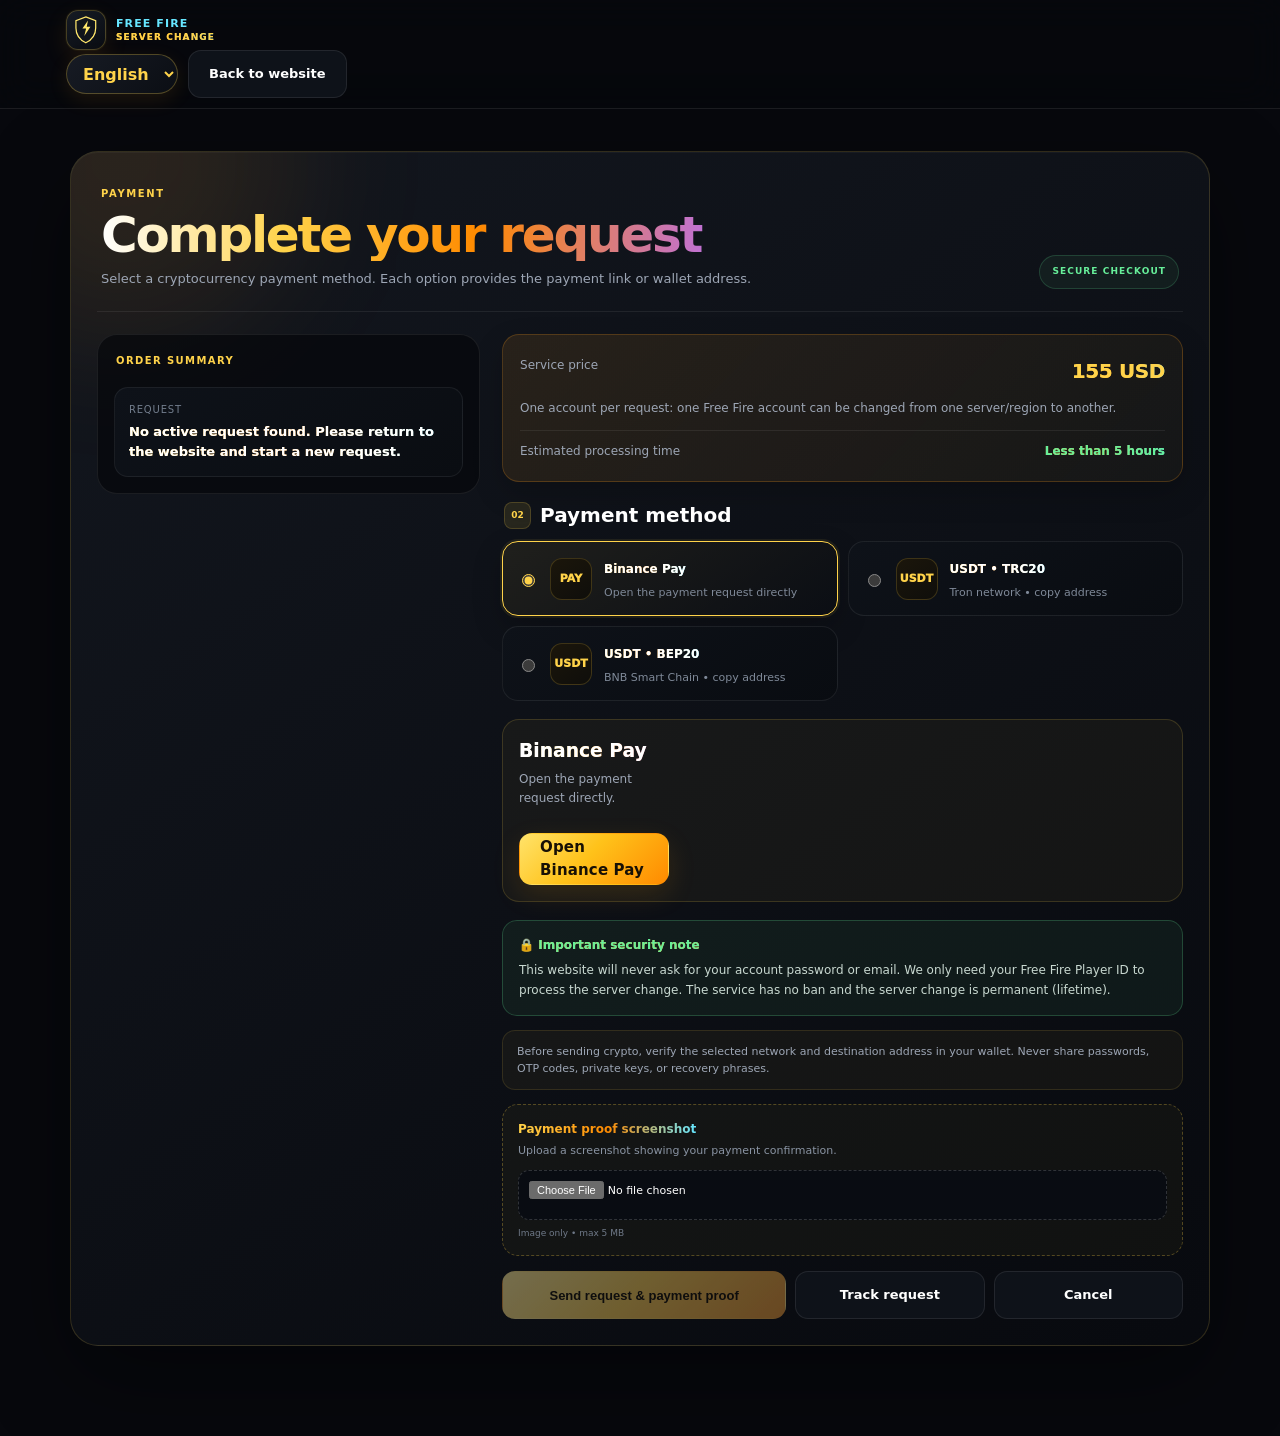
==== payment.html @ 5163c7a6 "Add files via upload" ====
<!doctype html>
<html lang="en">
<head>
<meta charset="utf-8"><meta name="theme-color" content="#07080c">
  <meta name="color-scheme" content="dark">
  <meta name="viewport" content="width=device-width,initial-scale=1">
<title>Payment — Changer Server Free Fire</title>
<link rel="stylesheet" href="style-v4.css">
<style>
.payment-wrap{max-width:1180px;margin:0 auto;padding:42px 20px 90px}
.payment-card{position:relative;display:grid;grid-template-columns:minmax(270px,.72fr) minmax(0,1.28fr);grid-template-areas:"head head" "summary form";gap:22px;background:linear-gradient(145deg,rgba(19,23,31,.98),rgba(8,10,15,.98));border:1px solid rgba(255,211,74,.16);border-radius:28px;padding:26px;box-shadow:0 30px 90px rgba(0,0,0,.42),inset 0 1px 0 rgba(255,255,255,.035);overflow:hidden}
.payment-card:before{content:"";position:absolute;inset:-160px auto auto -120px;width:340px;height:340px;background:rgba(255,157,26,.10);filter:blur(70px);border-radius:50%;pointer-events:none}
.payment-head{grid-area:head;position:relative;display:flex;align-items:flex-end;justify-content:space-between;gap:20px;padding:8px 4px 22px;border-bottom:1px solid rgba(255,255,255,.07)}
.payment-head .eyebrow{color:#ffd34a;font-weight:900;letter-spacing:.16em;margin-bottom:8px}
.payment-head h1{margin:0 0 8px;font-size:clamp(30px,4.5vw,50px);line-height:1.03;letter-spacing:-.045em}
.payment-head p{max-width:680px;color:#9da6b5;margin:0;font-size:13px}
.payment-head:after{content:"SECURE CHECKOUT";flex:none;padding:9px 12px;border:1px solid rgba(103,239,154,.18);border-radius:999px;background:rgba(103,239,154,.06);color:#67ef9a;font-size:9px;font-weight:900;letter-spacing:.12em}
.summary{grid-area:summary;display:grid;grid-template-columns:1fr;align-content:start;gap:10px;margin:0;padding:16px;border:1px solid rgba(255,255,255,.075);border-radius:20px;background:rgba(6,8,12,.72);position:sticky;top:92px;height:max-content}
.summary:before{content:"ORDER SUMMARY";color:#ffd34a;font-size:10px;font-weight:900;letter-spacing:.14em;padding:2px 2px 8px}
.summary div{padding:14px;border:1px solid rgba(255,255,255,.065);border-radius:14px;background:linear-gradient(145deg,#0e1219,#0a0d12);min-width:0}
.summary small{display:block;color:#737e8d;margin-bottom:5px;font-size:10px;text-transform:uppercase;letter-spacing:.08em}
.summary strong{color:#fff;display:block;font-size:13px;overflow-wrap:anywhere}
#paymentForm{grid-area:form;min-width:0}
.payment-summary-notice{margin:0 0 18px;padding:15px 17px;border:1px solid rgba(255,157,26,.22);border-radius:17px;background:linear-gradient(135deg,rgba(255,157,26,.10),rgba(255,211,74,.035));box-shadow:0 12px 30px rgba(0,0,0,.18)}
.price-line,.time-line{display:flex;justify-content:space-between;gap:14px;align-items:flex-start;padding:6px 0;color:#9da6b5;font-size:12px}
.price-line strong,.time-line strong{color:#fff;white-space:nowrap}.price-line:first-child strong{color:#ffd34a;font-size:20px;letter-spacing:-.02em}.time-line{border-top:1px solid rgba(255,255,255,.07);margin-top:6px;padding-top:11px}.time-line strong{color:#67ef9a}
fieldset legend{display:flex;align-items:center;gap:9px;margin-bottom:10px}
fieldset legend:before{content:"02";display:grid;place-items:center;width:25px;height:25px;border-radius:8px;background:rgba(255,211,74,.10);border:1px solid rgba(255,211,74,.18);color:#ffd34a;font-size:9px}
.methods{display:grid;grid-template-columns:repeat(2,minmax(0,1fr));gap:10px;margin:0 0 18px}
.method{position:relative;display:flex;align-items:center;gap:12px;padding:14px;border:1px solid rgba(255,255,255,.075);border-radius:16px;background:linear-gradient(145deg,#0e1219,#090c11);cursor:pointer;transition:.2s;min-width:0}
.method:hover{transform:translateY(-2px);border-color:rgba(255,211,74,.24);box-shadow:0 10px 25px rgba(0,0,0,.2)}
.method:has(input:checked){border-color:#ffd34a;box-shadow:0 0 0 2px rgba(255,211,74,.08),0 12px 30px rgba(0,0,0,.22);background:linear-gradient(145deg,rgba(255,211,74,.07),#0b0e14)}
.method input{width:auto;height:auto;accent-color:#ffd34a;flex:none}
.coin-icon{width:42px;height:42px;border-radius:12px;display:grid;place-items:center;background:linear-gradient(145deg,#1b160b,#0f0e0b);border:1px solid rgba(255,211,74,.18);color:#ffd34a;font-size:11px;font-weight:950;flex:0 0 42px}
.method b{color:#fff;font-size:12px}.method span{display:block;color:#7f8998;font-size:11px;margin-top:3px}
.payment-details{display:none;margin:0 0 18px;padding:16px;border:1px solid rgba(255,255,255,.075);border-radius:18px;background:#080b10}.payment-details.show{display:block}
.network-title{color:#fff;font-size:15px;font-weight:900;margin:0 0 12px}.wallet-grid{display:grid;grid-template-columns:repeat(3,minmax(0,1fr));gap:10px}
.wallet{border:1px solid rgba(255,255,255,.07);border-radius:15px;padding:12px;background:#0c1016}.wallet h3{margin:0 0 6px;color:#ffd34a;font-size:14px}.wallet .network{color:#7f8998;font-size:10px;margin-bottom:9px}
.qr-box{display:grid;place-items:center;background:#fff;border-radius:12px;padding:9px;margin-bottom:10px}.qr-box img{display:block;width:min(100%,150px);aspect-ratio:1/1}
.address{font-size:10px;line-height:1.5;color:#e9edf3;word-break:break-all;min-height:46px}.copy-btn{margin-top:8px;width:100%;padding:9px;border:1px solid rgba(255,211,74,.18);border-radius:9px;background:#17130b;color:#ffd34a;font-size:11px;font-weight:900;cursor:pointer}
.binance-box{display:none;margin:0 0 18px;padding:16px;border:1px solid rgba(255,211,74,.16);border-radius:17px;background:rgba(255,211,74,.045)}.binance-box.show{display:grid;grid-template-columns:150px 1fr;gap:16px;align-items:center}.binance-qr{background:#fff;border-radius:12px;padding:9px}.binance-qr img{display:block;width:100%;height:auto}.binance-box h3{margin:0 0 5px;color:#fff}.binance-box p{margin:0 0 12px;color:#9da6b5;font-size:12px}.binance-box a{display:inline-flex}
.support-box{margin:0 0 14px;padding:14px 16px;border-radius:15px;background:rgba(255,255,255,.025);border:1px solid rgba(255,255,255,.07);color:#aeb6c2;line-height:1.5;font-size:11px}.support-box strong{display:block;color:#fff;margin-bottom:4px;font-size:12px}.support-box a{color:#ffd34a;font-weight:900;overflow-wrap:anywhere}
.payment-note{padding:12px 14px;border-radius:13px;background:rgba(255,211,74,.045);border:1px solid rgba(255,211,74,.12);color:#9da6b5;line-height:1.55;font-size:11px}
.proof-box{margin-top:14px;padding:15px;border:1px dashed rgba(255,211,74,.28);border-radius:16px;background:rgba(255,211,74,.035)}.proof-box label{display:block;color:#fff;font-weight:900;font-size:12px}.proof-box label span{display:block;color:#8993a2;font-weight:400;margin-top:4px;font-size:11px}.proof-box input{display:block;width:100%;margin-top:10px;padding:10px;border:1px dashed rgba(255,255,255,.16);border-radius:11px;background:#090c12;color:#fff;font-size:11px}.proof-box small{display:block;color:#6f7988;margin-top:7px;font-size:9px}
.payment-actions{display:grid;grid-template-columns:1.5fr 1fr 1fr;gap:9px;margin-top:15px}.payment-actions .btn{min-height:48px}.payment-result{display:none;margin-top:14px;padding:13px;border-radius:13px;background:rgba(99,230,162,.07);border:1px solid rgba(99,230,162,.18);color:#b8f0d0;font-size:12px}.payment-result.show{display:block}
@media(max-width:900px){.payment-card{grid-template-columns:1fr;grid-template-areas:"head" "summary" "form"}.summary{position:static}.summary{grid-template-columns:repeat(2,minmax(0,1fr))}.summary:before{grid-column:1/-1}.payment-head{align-items:flex-start;flex-direction:column}.payment-head:after{align-self:flex-start}.wallet-grid{grid-template-columns:repeat(3,minmax(0,1fr))}}
@media(max-width:650px){.payment-wrap{padding:25px 12px 65px}.payment-card{padding:17px;border-radius:22px;gap:15px}.payment-head{padding:4px 2px 16px}.payment-head h1{font-size:32px}.payment-head:after{font-size:8px}.summary{grid-template-columns:1fr;padding:12px}.summary:before{grid-column:auto}.methods,.wallet-grid{grid-template-columns:1fr}.binance-box.show{grid-template-columns:1fr}.binance-qr{max-width:180px;margin:auto}.payment-actions{grid-template-columns:1fr}.payment-actions .btn{width:100%}.price-line,.time-line{flex-direction:column;gap:3px}.price-line strong,.time-line strong{white-space:normal}.proof-box input{font-size:10px}}
[dir=rtl] .payment-head{direction:rtl}[dir=rtl] .summary,[dir=rtl] #paymentForm{text-align:right}[dir=rtl] .payment-head:after{align-self:flex-start}
<style>
.proof-preview{margin-top:12px;padding:11px;border:1px solid rgba(255,211,74,.16);border-radius:14px;background:#080b10}.proof-preview-head{display:flex;justify-content:space-between;align-items:center;gap:10px;color:#ffd34a;font-size:10px;font-weight:900;text-transform:uppercase;letter-spacing:.08em}.proof-remove{border:1px solid rgba(255,255,255,.1);background:#12161e;color:#e8edf4;border-radius:9px;padding:8px 10px;font-size:10px;font-weight:800;cursor:pointer}.proof-remove:hover{border-color:rgba(255,211,74,.3);color:#ffd34a}.proof-image-wrap{margin-top:10px;display:grid;place-items:center;min-height:120px;max-height:300px;overflow:hidden;border-radius:11px;background:#05070a;border:1px solid rgba(255,255,255,.07)}.proof-image-wrap img{display:block;max-width:100%;max-height:290px;width:auto;height:auto;object-fit:contain}.proof-file{margin-top:7px;color:#788392;font-size:10px;overflow-wrap:anywhere}.proof-error{display:none;margin-top:9px;padding:9px 11px;border-radius:10px;background:rgba(255,75,53,.08);border:1px solid rgba(255,75,53,.2);color:#ff9d91;font-size:11px;line-height:1.45}.proof-error.show{display:block}.proof-box.invalid{border-color:rgba(255,75,53,.45);box-shadow:0 0 0 2px rgba(255,75,53,.05)}@media(max-width:600px){.proof-preview-head{align-items:flex-start;flex-direction:column}.proof-remove{width:100%}.proof-image-wrap{max-height:250px}.proof-image-wrap img{max-height:240px}}
</style></style>
<link rel="icon" type="image/jpeg" href="site-logo.jpg"><style>
#submitPayment:disabled,#submitPayment.disabled{opacity:.45;cursor:not-allowed;filter:grayscale(.35);transform:none;box-shadow:none}
#submitPayment:not(:disabled){opacity:1;cursor:pointer}
</style><style>
.wallet-grid .wallet{display:none}
.wallet-grid .wallet.show{display:block}
</style><style>
#details{display:none!important}
.wallet-grid{display:none!important}
</style><style>.binance-pay-btn{display:flex;align-items:center;justify-content:center;width:100%;min-height:52px;font-size:15px;font-weight:900;letter-spacing:.01em;text-decoration:none;margin-top:14px}.binance-pay-btn:hover{transform:translateY(-1px)}</style></head>
<body>
<header class="header"><div class="wrap nav"><a class="brand" href="index.html"><span class="brand-mark"><svg class="brand-svg" viewBox="0 0 48 48" aria-hidden="true"><defs><linearGradient id="lg" x1="8" y1="4" x2="40" y2="44"><stop stop-color="#FFE66B"/><stop offset=".5" stop-color="#FFC21A"/><stop offset="1" stop-color="#FF8A00"/></linearGradient></defs><path d="M24 3 40 9v12c0 10.5-6.4 19.3-16 24C14.4 40.3 8 31.5 8 21V9l16-6Z" fill="#10141B" stroke="url(#lg)" stroke-width="2"/><path d="m27.5 9-9 13h6l-3 12 10-15h-6l2-10Z" fill="url(#lg)"/></svg></span><span class="brand-copy">FREE FIRE <b>SERVER CHANGE</b></span></a><div style="display:flex;align-items:center;gap:10px"><select id="language" aria-label="Language"><option value="en">English (Official)</option><option value="fr">Français</option><option value="pt">Português</option><option value="es">Español</option></select><a class="btn ghost" href="index.html" data-i18n="back">Back to website</a></div></div></header>
<main class="payment-wrap"><section class="payment-card">
<div class="payment-head"><div><div class="eyebrow" data-i18n="payment">PAYMENT</div><h1 data-i18n="complete">Complete your request</h1><p data-i18n="intro">Select a cryptocurrency payment method. Each option provides the payment link or wallet address.</p></div></div>
<div class="summary" id="summary"></div>
<form id="paymentForm">
<div class="payment-summary-notice" role="note">
  <div class="price-line"><span data-i18n="priceTitle">Service price</span><strong>155 USD</strong></div>
  <div class="price-line"><span data-i18n="oneAccount">One account per request: one Free Fire account can be changed from one server/region to another.</span></div>
  <div class="time-line"><span data-i18n="timeTitle">Estimated processing time</span><strong data-i18n="timeValue">Less than 5 hours</strong></div>
</div>
<fieldset style="border:0;padding:0;margin:0"><legend style="color:#fff;font-size:20px;font-weight:800" data-i18n="method">Payment method</legend>
<div class="methods">
<label class="method"><input type="radio" name="method" value="Binance Pay" required checked><div class="coin-icon">PAY</div><div><b>Binance Pay</b><span data-i18n="binanceHint">Open the payment request directly</span></div></label>
<label class="method"><input type="radio" name="method" value="USDT TRC20" required><div class="coin-icon">USDT</div><div><b>USDT • TRC20</b><span data-i18n="trc20Hint">Tron network • copy address</span></div></label>
<label class="method"><input type="radio" name="method" value="USDT BEP20" required><div class="coin-icon">USDT</div><div><b>USDT • BEP20</b><span data-i18n="bep20Hint">BNB Smart Chain • copy address</span></div></label>
</div></fieldset>

<div id="binanceBox" class="binance-box show">
<div><h3 data-i18n="binancePay">Binance Pay</h3><p data-i18n="binanceText">Open the payment request directly.</p><a class="btn primary binance-pay-btn" target="_blank" rel="noopener noreferrer" href="https://app.binance.com/uni-qr/request-to-pay?billOrderId=455593971150135296&billType=request_a_payment" data-i18n="openBinance">💳 Pay with Binance Pay</a></div>
</div>

</div>

<div id="trc20Box" class="binance-box">
<div><h3>USDT • TRC20</h3><p data-i18n="trc20Text">Send USDT only on the Tron (TRC20) network.</p><div class="address" style="font-size:12px;margin:10px 0">TLh1hVkKN1Jrrn2oXWuZpCqk8wmZ7Ji5Ly</div><button type="button" class="copy-btn" data-copy="TLh1hVkKN1Jrrn2oXWuZpCqk8wmZ7Ji5Ly" data-i18n="copy">Copy address</button></div>
</div>

<div id="bep20Box" class="binance-box">
<div><h3>USDT • BEP20</h3><p data-i18n="bep20Text">Send USDT only on the BNB Smart Chain (BEP20) network.</p><div class="address" style="font-size:12px;margin:10px 0">0x3cff003f38e228c3348ac34c6358daa2e1cc6eb3</div><button type="button" class="copy-btn" data-copy="0x3cff003f38e228c3348ac34c6358daa2e1cc6eb3" data-i18n="copy">Copy address</button></div>
</div>

<div class="payment-security-note" style="margin:0 0 14px;padding:15px 16px;border:1px solid rgba(103,239,154,.22);border-radius:15px;background:rgba(103,239,154,.055);color:#c8d8d0;line-height:1.6;font-size:12px"><strong style="display:block;color:#67ef9a;margin-bottom:6px">🔒 <span data-i18n="securityTitle">Important security note</span></strong><span data-i18n="securityText">This website will never ask for your account password or email. We only need your Free Fire Player ID to process the server change. The service has no ban and the server change is permanent (lifetime).</span></div>
<div class="payment-note" data-i18n="note">Before sending crypto, verify the selected network and destination address in your wallet. Never share passwords, OTP codes, private keys, or recovery phrases.</div>
<div class="proof-box" id="proofBox">
<label for="paymentProof"><strong data-i18n="proofTitle">Payment proof screenshot</strong><span data-i18n="proofText">Upload a screenshot showing your payment confirmation.</span></label>
<input id="paymentProof" type="file" accept="image/*" required>
<div class="proof-preview" id="proofPreview" hidden>
  <div class="proof-preview-head"><span data-i18n="previewTitle">Preview</span><button type="button" class="proof-remove" id="proofRemove" data-i18n="removeProof">Remove & choose another</button></div>
  <div class="proof-image-wrap"><img id="proofImage" alt="Payment proof preview"></div>
  <div class="proof-file" id="proofFile"></div>
</div>
<div class="proof-error" id="proofError" role="alert" aria-live="polite"></div>
<small data-i18n="proofHint">Image only • max 5 MB</small>
</div><div class="payment-actions"><button id="submitPayment" class="btn primary" type="submit" data-i18n="sendRequest" disabled>Send request & payment proof</button><a class="btn ghost" href="track.html" data-i18n="trackRequest">Track request</a><a class="btn ghost" href="index.html" data-i18n="cancel">Cancel</a></div>
<div id="result" class="payment-result"></div>
</form>
</section></main>
<script>
const PT={en:{back:'Back to website',payment:'PAYMENT',complete:'Complete your request',intro:'Select a cryptocurrency payment method. Each option provides the payment link or wallet address.',method:'Payment method',tron:'Tron network',bsc:'BNB Smart Chain network',eth:'Ethereum network',binanceHint:'Open the payment request directly',bep20Hint:'BNB Smart Chain • copy address',bep20Text:'Send USDT only on the BNB Smart Chain (BEP20) network.',trc20Hint:'Tron network • copy address',trc20Text:'Send USDT only on the Tron (TRC20) network.',usdtDetails:'USDT payment details',usdtTron:'USDT • Tron',usdtBsc:'USDT • BNB Smart Chain',usdtEth:'USDT • Ethereum',copy:'Copy address',binancePay:'Binance Pay',binanceText:'Open the payment request directly.',openBinance:'Open Binance Pay',note:'Before sending crypto, verify the selected network and destination address in your wallet. Never share passwords, OTP codes, private keys, or recovery phrases.',confirmPayment:'Confirm payment method',proofTitle:'Payment proof screenshot',proofText:'Upload a screenshot showing your payment confirmation.',proofHint:'Image only • max 5 MB',proofRequired:'Please select a valid payment proof image before sending.',previewTitle:'Preview',removeProof:'Remove & choose another',proofInvalid:'Please select a valid image file.',proofTooLarge:'The image is too large. Maximum size is 5 MB.',sendRequest:'Send request & payment proof',cancel:'Cancel',request:'Request',noRequest:'No active request found. Please return to the website and start a new request.',reference:'Request reference',destination:'Destination',current:'Current region',player:'Player ID',selected:'Payment method selected',trackRequest:'Track request',priceTitle:'Service price',oneAccount:'One account per request: one Free Fire account can be changed from one server/region to another.',timeTitle:'Estimated processing time',timeValue:'Less than 5 hours',securityTitle:'Important security note',securityText:'This website will never ask for your account password or email. We only need your Free Fire Player ID to process the server change. The service has no ban and the server change is permanent (lifetime).',supportTitle:'Need help with your request?',supportText:'If you experience any issue with your request, please contact our support team at',supportEmail:'changerffserver@support.com',emailSupport:'✉ Email support'},fr:{back:'Retour au site',payment:'PAIEMENT',complete:'Finalisez votre demande',intro:'Sélectionnez un moyen de paiement en cryptomonnaie. Chaque option utilise un vrai QR code généré à partir de l’adresse de paiement ou du lien de paiement.',method:'Mode de paiement',tron:'Réseau Tron',bsc:'Réseau BNB Smart Chain',eth:'Réseau Ethereum',binanceHint:'Ouvrez la demande de paiement ou scannez son QR code',bep20Hint:'BNB Smart Chain • copiez l’adresse',bep20Text:'Envoyez les USDT uniquement sur le réseau BNB Smart Chain (BEP20).',trc20Hint:'Réseau Tron • copiez l’adresse',trc20Text:'Envoyez les USDT uniquement sur le réseau Tron (TRC20).',usdtDetails:'Détails du paiement USDT',usdtTron:'USDT • Tron',usdtBsc:'USDT • BNB Smart Chain',usdtEth:'USDT • Ethereum',copy:'Copier l’adresse',binancePay:'Binance Pay',binanceText:'Scannez le QR code avec Binance Pay ou ouvrez directement la demande de paiement.',openBinance:'Ouvrir Binance Pay',note:'Avant d’envoyer des cryptomonnaies, vérifiez le réseau et l’adresse de destination. Ne partagez jamais vos mots de passe, codes OTP, clés privées ou phrases de récupération.',confirmPayment:'Confirmer le mode de paiement',proofTitle:'Capture de preuve de paiement',proofText:'Téléversez une capture montrant la confirmation du paiement.',proofHint:'Image uniquement • 5 Mo maximum',sendRequest:'Envoyer la demande et la preuve',cancel:'Annuler',request:'Demande',noRequest:'Aucune demande active. Retournez au site et créez une nouvelle demande.',reference:'Référence de la demande',destination:'Destination',current:'Région actuelle',player:'ID joueur',selected:'Mode de paiement sélectionné',trackRequest:'Suivre la demande',priceTitle:'Prix du service',oneAccount:'Un seul compte par demande : un compte Free Fire peut être changé d’un serveur/une région vers un autre serveur/une autre région.',timeTitle:'Délai estimé de traitement',timeValue:'Moins de 5 heures',securityTitle:'Note de sécurité importante',securityText:'Ce site ne vous demandera jamais le mot de passe ou l’e-mail de votre compte. Nous avons seulement besoin de votre ID joueur Free Fire pour effectuer le changement de serveur. Le service est sans bannissement et le changement de serveur est permanent (à vie).',supportTitle:'Besoin d’aide avec votre demande ?',supportText:'Si vous rencontrez un problème avec votre demande, veuillez contacter notre équipe d’assistance à',supportEmail:'changerffserver@support.com',emailSupport:'✉ مراسلة الدعم'},ar:{back:'العودة إلى الموقع',payment:'الدفع',complete:'إكمال طلبك',intro:'اختر طريقة دفع بالعملات الرقمية. كل خيار يستخدم رمز QR فعليًا مولدًا من عنوان الدفع أو رابط الدفع.',method:'طريقة الدفع',tron:'شبكة Tron',bsc:'شبكة BNB Smart Chain',eth:'شبكة Ethereum',binanceHint:'افتح طلب الدفع أو امسح رمز QR الخاص به',bep20Hint:'BNB Smart Chain • انسخ العنوان',bep20Text:'أرسل USDT فقط عبر شبكة BNB Smart Chain (BEP20).',trc20Hint:'شبكة Tron • انسخ العنوان',trc20Text:'أرسل USDT فقط عبر شبكة Tron (TRC20).',usdtDetails:'تفاصيل دفع USDT',usdtTron:'USDT • Tron',usdtBsc:'USDT • BNB Smart Chain',usdtEth:'USDT • Ethereum',copy:'نسخ العنوان',binancePay:'Binance Pay',binanceText:'افتح طلب الدفع مباشرة.',openBinance:'فتح Binance Pay',note:'قبل إرسال العملات الرقمية، تحقق من الشبكة وعنوان الوجهة في محفظتك. لا تشارك كلمات المرور أو رموز OTP أو المفاتيح الخاصة أو عبارات الاسترداد.',confirmPayment:'تأكيد طريقة الدفع',proofTitle:'سكرين إثبات الدفع',proofText:'ارفع سكرين يظهر تأكيد الدفع.',proofHint:'صورة فقط • الحد الأقصى 5 ميغابايت',sendRequest:'إرسال الطلب وإثبات الدفع',cancel:'إلغاء',request:'الطلب',noRequest:'لا يوجد طلب نشط. ارجع إلى الموقع وابدأ طلبًا جديدًا.',reference:'رقم الطلب',destination:'الوجهة',current:'المنطقة الحالية',player:'معرّف اللاعب',selected:'تم اختيار طريقة الدفع',trackRequest:'تتبع الطلب',priceTitle:'سعر الخدمة',oneAccount:'حساب واحد لكل طلب: يمكن تغيير حساب Free Fire واحد فقط من سيرفر/منطقة إلى سيرفر/منطقة أخرى.',timeTitle:'المدة المتوقعة للمعالجة',timeValue:'أقل من 5 ساعات',securityTitle:'ملاحظة أمنية مهمة',securityText:'هذا الموقع لن يطلب منك أبدًا كلمة سر الحساب أو البريد الإلكتروني. نحتاج فقط إلى معرّف لاعب Free Fire لإجراء تغيير السيرفر. الخدمة بدون باند وتغيير السيرفر دائم مدى الحياة.',supportTitle:'تحتاج إلى مساعدة في طلبك؟',supportText:'إذا واجهت أي مشكلة في طلبك، يرجى التواصل مع فريق الدعم عبر',supportEmail:'changerffserver@support.com',emailSupport:'✉ Contactar o suporte'},pt:{back:'Voltar ao site',payment:'PAGAMENTO',complete:'Conclua sua solicitação',intro:'Selecione um método de pagamento em criptomoeda. Cada opção usa um QR code real gerado a partir do endereço ou link de pagamento.',method:'Método de pagamento',tron:'Rede Tron',bsc:'Rede BNB Smart Chain',eth:'Rede Ethereum',binanceHint:'Abra a solicitação de pagamento ou escaneie seu QR code',bep20Hint:'BNB Smart Chain • copie o endereço',bep20Text:'Envie USDT somente pela rede BNB Smart Chain (BEP20).',trc20Hint:'Rede Tron • copie o endereço',trc20Text:'Envie USDT somente pela rede Tron (TRC20).',usdtDetails:'Detalhes do pagamento USDT',usdtTron:'USDT • Tron',usdtBsc:'USDT • BNB Smart Chain',usdtEth:'USDT • Ethereum',copy:'Copiar endereço',binancePay:'Binance Pay',binanceText:'Escaneie o QR code com Binance Pay ou abra a solicitação de pagamento diretamente.',openBinance:'Abrir Binance Pay',note:'Antes de enviar criptomoedas, verifique a rede e o endereço de destino. Nunca compartilhe senhas, códigos OTP, chaves privadas ou frases de recuperação.',confirmPayment:'Confirmar método de pagamento',proofTitle:'Captura de comprovante de pagamento',proofText:'Envie uma captura mostrando a confirmação do pagamento.',proofHint:'Somente imagem • máximo 5 MB',sendRequest:'Enviar solicitação e comprovante',cancel:'Cancelar',request:'Solicitação',noRequest:'Nenhuma solicitação ativa. Volte ao site e inicie uma nova solicitação.',reference:'Referência da solicitação',destination:'Destino',current:'Região atual',player:'ID do jogador',selected:'Método de pagamento selecionado',trackRequest:'Acompanhar solicitação',priceTitle:'Preço do serviço',oneAccount:'Uma conta por solicitação: uma conta do Free Fire pode ser alterada de um servidor/região para outro servidor/região.',timeTitle:'Tempo estimado de processamento',timeValue:'Menos de 5 horas',securityTitle:'Aviso de segurança importante',securityText:'Este site nunca solicitará a senha ou o e-mail da sua conta. Precisamos apenas do seu ID de jogador do Free Fire para realizar a troca de servidor. O serviço não causa banimento e a troca de servidor é permanente (vitalícia).',supportTitle:'Precisa de ajuda com sua solicitação?',supportText:'Se você tiver algum problema com seu pedido, entre em contato com nossa equipe de suporte em',supportEmail:'changerffserver@support.com'},es:{back:'Volver al sitio',payment:'PAGO',complete:'Completa tu solicitud',intro:'Selecciona un método de pago con criptomonedas. Cada opción utiliza un código QR real generado a partir de la dirección o del enlace de pago.',method:'Método de pago',tron:'Red Tron',bsc:'Red BNB Smart Chain',eth:'Red Ethereum',binanceHint:'Abre la solicitud de pago o escanea su código QR',bep20Hint:'BNB Smart Chain • copia la dirección',bep20Text:'Envía USDT únicamente por la red BNB Smart Chain (BEP20).',trc20Hint:'Red Tron • copia la dirección',trc20Text:'Envía USDT únicamente por la red Tron (TRC20).',usdtDetails:'Detalles del pago USDT',usdtTron:'USDT • Tron',usdtBsc:'USDT • BNB Smart Chain',usdtEth:'USDT • Ethereum',copy:'Copiar dirección',binancePay:'Binance Pay',binanceText:'Escanea el código QR con Binance Pay o abre directamente la solicitud de pago.',openBinance:'Abrir Binance Pay',note:'Antes de enviar criptomonedas, verifica la red y la dirección de destino. Nunca compartas contraseñas, códigos OTP, claves privadas ni frases de recuperación.',confirmPayment:'Confirmar método de pago',proofTitle:'Captura de comprobante de pago',proofText:'Sube una captura que muestre la confirmación del pago.',proofHint:'Solo imagen • máximo 5 MB',sendRequest:'Enviar solicitud y comprobante',cancel:'Cancelar',request:'Solicitud',noRequest:'No hay ninguna solicitud activa. Vuelve al sitio e inicia una nueva solicitud.',reference:'Referencia de solicitud',destination:'Destino',current:'Región actual',player:'ID del jugador',selected:'Método de pago seleccionado',trackRequest:'Seguir solicitud',priceTitle:'Precio del servicio',oneAccount:'Una cuenta por solicitud: una cuenta de Free Fire puede cambiarse de un servidor/región a otro servidor/región.',timeTitle:'Tiempo estimado de procesamiento',timeValue:'Menos de 5 horas',securityTitle:'Aviso de seguridad importante',securityText:'Este sitio nunca te pedirá la contraseña ni el correo electrónico de tu cuenta. Solo necesitamos tu ID de jugador de Free Fire para realizar el cambio de servidor. El servicio no causa baneo y el cambio de servidor es permanente (de por vida).',supportTitle:'¿Necesitas ayuda con tu solicitud?',supportText:'Si tienes algún problema con tu solicitud, contacta con nuestro equipo de soporte en',supportEmail:'changerffserver@support.com',emailSupport:'✉ Contactar soporte'}};
function applyPayLang(v){const t=PT[v]||PT.en;document.documentElement.lang=v;document.documentElement.dir=v==='ar'?'rtl':'ltr';document.querySelectorAll('[data-i18n]').forEach(e=>{if(t[e.dataset.i18n])e.textContent=t[e.dataset.i18n]});localStorage.setItem('siteLang',v);renderSummary(t)}
const req=JSON.parse(localStorage.getItem('currentRequest')||'null');const summary=document.getElementById('summary');
function escapeHtml(v){return String(v).replace(/[&<>"']/g,c=>({'&':'&amp;','<':'&lt;','>':'&gt;','"':'&quot;',"'":'&#39;'}[c]))}
function renderSummary(t){if(!summary)return;if(!req){summary.innerHTML='<div style="grid-column:1/-1"><small>'+t.request+'</small><strong>'+t.noRequest+'</strong></div>';return}summary.innerHTML='<div><small>'+t.reference+'</small><strong>'+escapeHtml(req.ref)+'</strong></div><div><small>'+t.destination+'</small><strong>'+escapeHtml(req.destination)+'</strong></div><div><small>'+t.current+'</small><strong>'+escapeHtml(req.current)+'</strong></div><div><small>'+t.player+'</small><strong>'+escapeHtml(req.player)+'</strong></div>'}
const lang=document.getElementById('language');lang.value=localStorage.getItem('siteLang')||'en';lang.addEventListener('change',e=>applyPayLang(e.target.value));applyPayLang(lang.value);
const proofInput=document.getElementById('paymentProof'),proofPreview=document.getElementById('proofPreview'),proofImage=document.getElementById('proofImage'),proofFile=document.getElementById('proofFile'),proofError=document.getElementById('proofError'),proofBox=document.getElementById('proofBox'),proofRemove=document.getElementById('proofRemove');let proofObjectUrl='';
function setProofError(message){proofError.textContent=message||'';proofError.classList.toggle('show',!!message);proofBox.classList.toggle('invalid',!!message)}
function resetProof(){if(proofObjectUrl){URL.revokeObjectURL(proofObjectUrl);proofObjectUrl=''}proofInput.value='';proofImage.removeAttribute('src');proofFile.textContent='';proofPreview.hidden=true;setProofError('')}
proofInput.addEventListener('change',()=>{const t=PT[localStorage.getItem('siteLang')||'en']||PT.en;const file=proofInput.files[0];if(!file){resetProof();return}if(!file.type.startsWith('image/')){setProofError(t.proofInvalid||'Please select an image file.');resetProof();return}if(file.size>5*1024*1024){setProofError(t.proofTooLarge||'The image is too large. Maximum size is 5 MB.');resetProof();return}setProofError('');if(proofObjectUrl)URL.revokeObjectURL(proofObjectUrl);proofObjectUrl=URL.createObjectURL(file);proofImage.src=proofObjectUrl;proofFile.textContent=file.name+' • '+(file.size/1024/1024).toFixed(2)+' MB';proofPreview.hidden=false});
const submitPayment=document.getElementById('submitPayment');
function syncProofButton(){const file=proofInput.files[0];const valid=!!file&&file.type.startsWith('image/')&&file.size<=5*1024*1024;submitPayment.disabled=!valid;submitPayment.classList.toggle('disabled',!valid)}
proofInput.addEventListener('change',syncProofButton);
proofRemove.addEventListener('click',()=>{resetProof();syncProofButton();proofInput.click()});
syncProofButton();
const details=document.getElementById('details'),binanceBox=document.getElementById('binanceBox'),trc20Box=document.getElementById('trc20Box'),bep20Box=document.getElementById('bep20Box'),wallets=document.querySelectorAll('[data-wallet-method]');
function updatePaymentMethod(method){
  if(details) details.classList.toggle('show',method!=='Binance Pay'&&method!=='USDT TRC20'&&method!=='USDT BEP20');
  binanceBox.classList.toggle('show',method==='Binance Pay');
  trc20Box.classList.toggle('show',method==='USDT TRC20');
  bep20Box.classList.toggle('show',method==='USDT BEP20');
  wallets.forEach(w=>w.classList.toggle('show',w.dataset.walletMethod===method));
}
updatePaymentMethod(document.querySelector('input[name="method"]:checked')?.value||'Binance Pay');
wallets.forEach(w=>w.classList.remove('show'));
document.querySelectorAll('input[name="method"]').forEach(r=>r.addEventListener('change',()=>{if(r.checked)updatePaymentMethod(r.value)}));
document.querySelectorAll('[data-copy]').forEach(b=>b.addEventListener('click',async()=>{const t=PT[localStorage.getItem('siteLang')||'en']||PT.en;try{await navigator.clipboard.writeText(b.dataset.copy);b.textContent=t.copy+' ✓';setTimeout(()=>b.textContent=t.copy,1200)}catch{b.textContent=t.copy}}));
async function getSupabaseKey(){const txt=await fetch('visitors.js').then(r=>r.text());const m=txt.match(/anonKey\s*=\s*"([^"]+)"/);if(!m)throw Error('Payment service is unavailable');return m[1]}
document.getElementById('paymentForm').addEventListener('submit',async e=>{e.preventDefault();if(!req)return;const proof=document.getElementById('paymentProof').files[0],method=new FormData(e.target).get('method'),t=PT[localStorage.getItem('siteLang')||'en']||PT.en;if(!method){alert(t.method);return}if(!proof||!proof.type.startsWith('image/')){setProofError(t.proofRequired||'Please select a valid payment proof image before sending.');syncProofButton();return}if(proof.size>5*1024*1024){setProofError(t.proofTooLarge);syncProofButton();return}const btn=e.target.querySelector('button[type="submit"]');btn.disabled=true;try{const key=await getSupabaseKey(),base='https://ezooggzcdybssxsukkxn.supabase.co',h={apikey:key,Authorization:'Bearer '+key,'Content-Type':'application/json'},row={reference:req.ref,current_region:req.current,destination_region:req.destination,player_id:req.player,email:req.email,status:'Pending',payment_method:method,payment_status:'Proof submitted'};let rr=await fetch(base+'/rest/v1/requests?reference=eq.'+encodeURIComponent(req.ref),{headers:h});let found=await rr.json();if(!Array.isArray(found)||!found.length){const cr=await fetch(base+'/rest/v1/requests',{method:'POST',headers:{...h,Prefer:'return=minimal'},body:JSON.stringify(row)});if(!cr.ok)throw Error('Could not send request')}else{const ur=await fetch(base+'/rest/v1/requests?reference=eq.'+encodeURIComponent(req.ref),{method:'PATCH',headers:{...h,Prefer:'return=minimal'},body:JSON.stringify({payment_method:method,status:'Pending',payment_status:'Proof submitted'})});if(!ur.ok)throw Error('Could not update request')}const path=encodeURIComponent(req.ref)+'-'+Date.now()+'.'+(proof.name.split('.').pop()||'jpg');const up=await fetch(base+'/storage/v1/object/payment-proofs/'+path,{method:'POST',headers:{apikey:key,Authorization:'Bearer '+key,'x-upsert':'true','Content-Type':proof.type},body:proof});if(!up.ok)throw Error('Could not upload proof');const proofUrl=base+'/storage/v1/object/public/payment-proofs/'+path;const pr=await fetch(base+'/rest/v1/requests?reference=eq.'+encodeURIComponent(req.ref),{method:'PATCH',headers:{...h,Prefer:'return=minimal'},body:JSON.stringify({payment_proof_url:proofUrl,payment_status:'Proof submitted',status:'Pending'})});if(!pr.ok)throw Error('Could not save proof');const updated={...req,paymentMethod:method,paymentStatus:'Proof submitted',status:'Pending',paymentProofUrl:proofUrl};localStorage.setItem('currentRequest',JSON.stringify(updated));const list=JSON.parse(localStorage.getItem('requests')||'[]'),i=list.findIndex(x=>x.ref===req.ref);if(i>=0){list[i]=updated;localStorage.setItem('requests',JSON.stringify(list))}document.getElementById('result').textContent='✓ '+t.sendRequest+'.';document.getElementById('result').classList.add('show');e.target.reset()}catch(err){alert(err.message)}finally{btn.disabled=false}});
</script>
</body></html>
---- style-v4.css ----
:root{--bg:#07080d;--panel:#0d1017;--panel2:#11151e;--text:#f7f8fb;--muted:#9ba4b3;--gold:#ffc21a;--gold2:#ff8a00;--line:rgba(255,194,26,.16);--white-line:rgba(255,255,255,.09);--max:1180px;--r:20px}
*{box-sizing:border-box}html{scroll-behavior:smooth}body{margin:0;background:var(--bg);color:var(--text);font-family:Inter,ui-sans-serif,system-ui,-apple-system,BlinkMacSystemFont,"Segoe UI",sans-serif;line-height:1.55;overflow-x:hidden}a{color:inherit}.ambient{position:fixed;z-index:-2;pointer-events:none;filter:blur(70px);opacity:.22;border-radius:50%}.ambient-a{width:420px;height:420px;background:#ffb000;top:-160px;left:-160px}.ambient-b{width:420px;height:420px;background:#6e21c8;right:-180px;top:480px}.wrap{width:min(calc(100% - 32px),var(--max));margin-inline:auto}
.header{position:sticky;top:0;z-index:50;min-height:72px;display:flex;align-items:center;gap:24px;padding:10px max(16px,calc((100% - var(--max))/2));background:rgba(7,8,13,.84);border-bottom:1px solid var(--white-line);backdrop-filter:blur(18px)}.brand{display:flex;align-items:center;gap:10px;text-decoration:none;white-space:nowrap}.brand-mark{width:40px;height:40px;border-radius:12px;overflow:hidden;border:1px solid var(--line);box-shadow:0 0 25px rgba(255,194,26,.14);flex:none}.brand-mark img{width:100%;height:100%;object-fit:cover}.brand-copy{font-size:11px;font-weight:900;letter-spacing:.08em;line-height:1.1}.brand-copy b{display:block;color:var(--gold);font-size:9px;margin-top:3px}nav{display:flex;align-items:center;gap:20px;margin-left:auto}nav a{text-decoration:none;color:#bfc6d1;font-size:13px;font-weight:700;transition:.2s}nav a:hover{color:#fff}.header-tools{display:flex;align-items:center;gap:10px;order:3}.header-tools #language{order:1}.header-tools .menu{order:2}.header select{height:40px;width:112px;border:1px solid rgba(255,211,74,.28);border-radius:999px;background:linear-gradient(135deg,#171b24,#0b0e14);color:#ffd34a;padding:0 12px;font-weight:800;box-shadow:0 6px 20px rgba(255,157,26,.10);cursor:pointer;outline:none}.header select:hover{border-color:rgba(255,211,74,.55);box-shadow:0 8px 24px rgba(255,157,26,.16)}.header select:focus{border-color:#ffd34a;box-shadow:0 0 0 3px rgba(255,211,74,.10)}.menu{display:none;width:40px;height:40px;border:1px solid var(--line);border-radius:11px;background:#10141c;color:#fff;font-size:20px}
.banner-wrap{width:min(100%,var(--max));margin:auto;padding:10px 0 0}.site-banner{display:block;width:100%;height:220px;object-fit:contain;object-position:center;border-radius:18px;background:#090c12;border:1px solid var(--line);box-shadow:0 22px 55px #0007}
.hero{display:grid;grid-template-columns:minmax(0,1.45fr) minmax(310px,.55fr);gap:32px;padding-top:76px;padding-bottom:52px}.eyebrow{display:flex;align-items:center;gap:8px;color:var(--gold);font-size:10px;font-weight:900;letter-spacing:.18em;text-transform:uppercase;margin-bottom:12px}.pulse{width:7px;height:7px;border-radius:50%;background:#5bf28b;box-shadow:0 0 15px #5bf28b}.hero h1{max-width:780px;font-size:clamp(38px,5.7vw,70px);line-height:1.02;letter-spacing:-.045em;margin:0 0 20px}.hero h1 em{font-style:normal;color:var(--gold)}.hero p{max-width:680px;color:var(--muted);font-size:17px;margin:0}.actions{display:flex;gap:11px;flex-wrap:wrap;margin-top:28px}.btn{min-height:48px;padding:0 20px;border-radius:13px;border:1px solid transparent;display:inline-flex;align-items:center;justify-content:center;gap:10px;text-decoration:none;font-size:13px;font-weight:900;cursor:pointer;transition:transform .18s,box-shadow .18s,border-color .18s}.btn:hover{transform:translateY(-2px)}.btn.primary{background:linear-gradient(135deg,var(--gold),var(--gold2));color:#171005;box-shadow:0 12px 30px rgba(255,170,0,.16)}.btn.ghost{background:#0e1219;border-color:var(--white-line);color:#fff}.full{width:100%}.hero-note{display:flex;align-items:center;gap:8px;margin-top:18px;color:#8f98a7;font-size:12px}.hero-note span:first-child{color:var(--gold)}.hero-panel{padding:24px;border-radius:24px;background:linear-gradient(150deg,#141922,#0b0e14);border:1px solid var(--line);box-shadow:0 25px 60px #0005;align-self:start}.panel-top{display:flex;justify-content:space-between;gap:12px;color:#8f98a7;font-size:12px}.status-pill{color:#67ef9a;font-size:10px;display:flex;align-items:center;gap:6px}.status-pill i{width:7px;height:7px;border-radius:50%;background:#67ef9a;box-shadow:0 0 12px #67ef9a}.panel-number{font-size:72px;line-height:1;font-weight:950;color:rgba(255,194,26,.12);margin-top:30px}.hero-panel h3{font-size:24px;margin:4px 0 7px}.hero-panel p{color:var(--muted);font-size:13px;margin:0}.mini-progress{height:5px;background:#252a34;border-radius:99px;margin:26px 0 10px;overflow:hidden}.mini-progress span{display:block;width:66%;height:100%;background:linear-gradient(90deg,var(--gold),var(--gold2));border-radius:99px}.mini-labels{display:flex;justify-content:space-between;color:#7f8896;font-size:10px}.mini-labels small{font-size:10px;color:#aab2be}
.stats{display:grid;grid-template-columns:repeat(4,1fr);gap:12px;padding-bottom:25px}.stat{padding:18px 20px;border:1px solid var(--white-line);background:rgba(15,18,25,.72);border-radius:16px}.stat strong{display:block;font-size:25px}.stat span{display:block;color:#8992a0;font-size:11px;margin-top:3px}
.section{padding:70px 0}.section-head{display:flex;justify-content:space-between;align-items:end;gap:30px;margin-bottom:22px}.section-head h2,.contact h2,.track-cta h2{font-size:clamp(30px,4vw,48px);line-height:1.05;letter-spacing:-.035em;margin:0}.section-head>p{max-width:470px;color:var(--muted);margin:0;font-size:13px}.request-shell{padding:20px;border:1px solid var(--line);border-radius:24px;background:linear-gradient(160deg,rgba(18,22,30,.96),rgba(9,11,16,.96));box-shadow:0 25px 70px #0005}.stepper{display:grid;grid-template-columns:repeat(3,1fr);gap:8px;margin-bottom:18px}.stepper span{display:flex;align-items:center;gap:9px;padding:10px 12px;border-radius:12px;background:#0a0d12;color:#697382;border:1px solid transparent}.stepper span.active{color:#fff;border-color:var(--line)}.stepper b{display:grid;place-items:center;width:27px;height:27px;border-radius:50%;background:#1b2029;font-size:10px}.stepper .active b{background:var(--gold);color:#140d00}.stepper i{font-style:normal;font-size:11px;font-weight:800}.request-card{padding:4px}.grid{display:grid;grid-template-columns:repeat(2,minmax(0,1fr));gap:15px}label>span{display:block;color:#d5dbe4;font-size:12px;font-weight:800;margin-bottom:7px}input,select{width:100%;height:50px;border:1px solid var(--white-line);border-radius:12px;background:#090c12;color:#fff;padding:0 13px;font:inherit;outline:none}input:focus,select:focus{border-color:rgba(255,194,26,.65);box-shadow:0 0 0 3px rgba(255,194,26,.08)}.check{display:flex;align-items:flex-start;gap:10px;margin:18px 0;color:#9aa3b1;font-size:12px}.check input{width:18px;height:18px;flex:none;margin:0;accent-color:var(--gold)}.message{min-height:20px;color:#ff9d9d;font-size:12px;margin:10px 0 0}.privacy-note{color:#687180;font-size:10px;margin:13px 0 0;text-align:center}.review-panel{margin-top:18px;padding:20px;border:1px solid var(--line);border-radius:18px;background:#0b0f15}.review-head{display:flex;justify-content:space-between;align-items:center;gap:15px}.review-head h3{margin:0;font-size:22px}.review-step{display:grid;place-items:center;width:38px;height:38px;border-radius:12px;background:rgba(255,194,26,.1);color:var(--gold);font-weight:900}.review-grid{display:grid;grid-template-columns:repeat(2,1fr);gap:10px;margin:18px 0}.review-grid>div{padding:13px;border-radius:12px;background:#090c12;border:1px solid var(--white-line)}.review-grid small{display:block;color:#737d8b;font-size:10px}.review-grid strong{display:block;margin-top:4px;overflow-wrap:anywhere;font-size:13px}.review-actions{display:flex;justify-content:flex-end;gap:10px}
.steps{display:grid;grid-template-columns:repeat(3,1fr);gap:12px}.steps article{padding:24px;border:1px solid var(--white-line);border-radius:18px;background:rgba(14,17,23,.8)}.step-icon{display:grid;place-items:center;width:40px;height:40px;border-radius:12px;background:var(--gold);color:#130d00;font-weight:950;font-size:11px}.steps h3{margin:20px 0 7px}.steps p{color:var(--muted);font-size:13px;margin:0}.trust-strip{display:grid;grid-template-columns:repeat(3,1fr);gap:12px}.trust-strip>div{display:flex;gap:12px;align-items:center;padding:18px;border-radius:16px;border:1px solid var(--white-line);background:#0c1016}.trust-icon{display:grid;place-items:center;width:38px;height:38px;border-radius:11px;background:rgba(255,194,26,.1);color:var(--gold);font-weight:900}.trust-strip strong,.trust-strip small{display:block}.trust-strip strong{font-size:12px}.trust-strip small{color:#7e8794;font-size:10px;margin-top:2px}
.faq{display:grid;gap:9px}.faq details{border:1px solid var(--white-line);border-radius:15px;background:#0c1016;padding:0 16px}.faq summary{cursor:pointer;padding:17px 2px;font-size:13px;font-weight:800;list-style:none}.faq summary::-webkit-details-marker{display:none}.faq summary:after{content:"+";float:right;color:var(--gold);font-size:18px}.faq details[open] summary:after{content:"−"}.faq p{color:var(--muted);font-size:12px;margin:0 2px 18px;max-width:800px}.track-cta{display:flex;align-items:center;justify-content:space-between;gap:25px;padding:28px;border-radius:22px;background:linear-gradient(110deg,#151b25,#0b0f15);border:1px solid var(--line)}.track-cta p{color:var(--muted);font-size:13px;margin:10px 0 0}.contact{display:flex;align-items:center;justify-content:space-between;gap:25px;padding:28px;border:1px solid var(--line);border-radius:22px;background:linear-gradient(120deg,rgba(255,194,26,.07),rgba(14,17,23,.8))}.contact p{color:var(--muted);font-size:13px;margin:10px 0 0}.contact a:not(.btn){color:var(--gold);font-weight:800;text-decoration:none}footer{width:min(calc(100% - 32px),var(--max));margin:auto;padding:25px 0 45px;border-top:1px solid var(--white-line);display:flex;justify-content:space-between;gap:15px;color:#626b79;font-size:10px}
@media(max-width:900px){nav{display:none;position:absolute;top:72px;left:10px;right:10px;margin:0;padding:8px;background:#0b0e14;border:1px solid var(--line);border-radius:16px;box-shadow:0 20px 50px #0009}nav.open{display:grid}nav a{padding:12px;border-bottom:1px solid #fff1}.menu{display:block}.hero{grid-template-columns:1fr;padding-top:55px}.hero-panel{max-width:600px}.stats{grid-template-columns:repeat(2,1fr)}.steps{grid-template-columns:1fr}.trust-strip{grid-template-columns:1fr}.track-cta,.contact{align-items:flex-start;flex-direction:column}.track-cta .btn,.contact .btn{width:100%}}
@media(max-width:600px){.wrap{width:calc(100% - 24px)}.header{position:sticky;top:0;min-height:62px;padding:9px 12px;gap:8px}.header-tools{margin-left:auto;display:flex;align-items:center;gap:12px;flex:none}.header-tools .menu,.header-tools #language{position:relative;display:grid;place-items:center;flex:none;width:40px;height:40px;margin:0}.header select{width:40px;height:40px;font-size:0;padding:0;text-align:center;background:#11151d url("data:image/svg+xml,%3Csvg xmlns='http://www.w3.org/2000/svg' viewBox='0 0 24 24' fill='none' stroke='%23ffd34a' stroke-width='1.8'%3E%3Ccircle cx='12' cy='12' r='9'/%3E%3Cpath d='M3 12h18M12 3a14 14 0 0 1 0 18M12 3a14 14 0 0 0 0 18'/%3E%3C/svg%3E") center/20px no-repeat}.menu{width:40px;height:40px}.banner-wrap{padding-top:7px}.site-banner{height:125px;border-radius:0;border-left:0;border-right:0}.hero{padding-top:38px;padding-bottom:35px}.hero h1{font-size:34px}.hero p{font-size:14px}.actions{display:grid;grid-template-columns:1fr}.actions .btn{width:100%}.stats{grid-template-columns:1fr 1fr;gap:8px}.stat{padding:14px}.stat strong{font-size:22px}.section{padding:45px 0}.section-head{display:block}.section-head>p{margin-top:10px}.request-shell{padding:12px;border-radius:18px}.stepper span{justify-content:center;padding:8px 5px}.stepper i{display:none}.grid,.review-grid{grid-template-columns:1fr}.request-card{padding:3px}.review-actions{display:grid;grid-template-columns:1fr}.review-actions .btn{width:100%}.trust-strip{gap:8px}.faq details{padding:0 13px}footer{width:calc(100% - 24px);display:grid}.hero-panel{padding:19px}}
[dir=rtl]{text-align:right}[dir=rtl] .header{direction:rtl}[dir=rtl] nav{margin-left:0;margin-right:auto}[dir=rtl] .check{flex-direction:row-reverse}[dir=rtl] .hero-note{flex-direction:row-reverse}[dir=rtl] .stepper span{direction:rtl}
/* Brand system v5 */
:root{--gold:#ffd34a;--gold2:#ff9d1a;--gold-soft:rgba(255,211,74,.10);--line:rgba(255,211,74,.18);--white-line:rgba(255,255,255,.085)}
.brand-mark{display:grid;place-items:center;background:linear-gradient(145deg,#161b24,#090c12);border-color:rgba(255,211,74,.24)!important;box-shadow:0 0 0 1px rgba(255,211,74,.04),0 8px 24px rgba(255,157,26,.10)!important}.brand-svg{width:78%;height:78%;display:block}.brand-copy{letter-spacing:.1em}.brand-copy b{letter-spacing:.12em}
.btn.primary{background:linear-gradient(135deg,#ffe36a 0%,#ffc21a 45%,#ff8a00 100%);box-shadow:0 10px 28px rgba(255,166,0,.13)}
.step-icon{display:grid;place-items:center;width:44px;height:44px;border-radius:13px;background:linear-gradient(145deg,rgba(255,211,74,.16),rgba(255,138,0,.08));border:1px solid rgba(255,211,74,.2);color:var(--gold)}.step-icon svg,.trust-icon svg{width:21px;height:21px;fill:none;stroke:currentColor;stroke-width:1.8;stroke-linecap:round;stroke-linejoin:round}.trust-icon{display:grid;place-items:center;flex:none}
.faq details:hover,.steps article:hover,.trust-strip>div:hover,.stat:hover{border-color:rgba(255,211,74,.18);transform:translateY(-1px)}.faq details,.steps article,.trust-strip>div,.stat{transition:.2s}

/* Recent activity notification */
#recentActivityToast{position:fixed;left:18px;bottom:20px;z-index:1000;min-width:290px;max-width:calc(100vw - 36px);padding:11px 15px 11px 12px;border:1px solid rgba(255,211,74,.24);border-radius:18px;background:linear-gradient(135deg,rgba(16,19,27,.98),rgba(9,11,16,.97));box-shadow:0 18px 45px rgba(0,0,0,.5),0 0 28px rgba(255,174,0,.08);color:#fff;font-size:12px;font-weight:800;opacity:0;transform:translateX(-28px) scale(.96);pointer-events:none;transition:opacity .32s ease,transform .32s cubic-bezier(.2,.8,.2,1);text-align:left;backdrop-filter:blur(14px);display:flex;align-items:center;gap:11px}
#recentActivityToast::before{content:'✓';display:grid;place-items:center;flex:0 0 34px;width:34px;height:34px;border-radius:12px;background:rgba(255,211,74,.1);border:1px solid rgba(255,211,74,.28);color:#ffd34a;font-size:15px;font-weight:1000;box-shadow:0 0 18px rgba(255,211,74,.08)}
#recentActivityToast::after{content:'';position:absolute;left:14px;bottom:-5px;width:10px;height:10px;background:#0d1016;border-right:1px solid rgba(255,211,74,.24);border-bottom:1px solid rgba(255,211,74,.24);transform:rotate(45deg)}
#recentActivityToast.show{opacity:1;transform:translateX(0) scale(1)}
#recentActivityToast .activity-text{display:block;line-height:1.45;letter-spacing:.01em}
#recentActivityToast .activity-demo{display:block;color:#8f98a7;font-size:8px;letter-spacing:.14em;margin-bottom:3px;font-weight:800}
@media(max-width:600px){#recentActivityToast{left:12px;right:12px;bottom:12px;min-width:0;padding:10px 12px}.#recentActivityToast::before{flex-basis:30px;width:30px;height:30px}}


/* Gaming typography palette */
:root{--gaming-gold:#ffd34a;--gaming-orange:#ff8a00;--gaming-cyan:#66e6ff;--gaming-purple:#b36cff;--gaming-green:#67ef9a;--gaming-red:#ff5c7a;--text-soft:#c9d1dc}
.color-title,.section-title,h1,h2,h3{color:#fff}
h1,h2,h3,.color-title{background:linear-gradient(90deg,#fff 0%,var(--gaming-gold) 28%,var(--gaming-orange) 58%,var(--gaming-purple) 100%);-webkit-background-clip:text;background-clip:text;color:transparent}
h1 em,.hero h1 em{background:linear-gradient(90deg,var(--gaming-gold),var(--gaming-orange),var(--gaming-red),var(--gaming-purple));-webkit-background-clip:text;background-clip:text;color:transparent;font-style:normal}
strong,b,.price,.amount,.stat strong{background:linear-gradient(90deg,var(--gaming-gold),var(--gaming-orange),var(--gaming-cyan));-webkit-background-clip:text;background-clip:text;color:transparent}
a{color:var(--gaming-cyan)}
a:hover{color:var(--gaming-gold)}
.server-label{color:var(--gaming-cyan)!important}.server-arrow{color:var(--gaming-orange)!important}
.status-pill,.success,.ok{color:var(--gaming-green)}
.warning,.danger,.error{color:var(--gaming-red)}
.muted,.description,.subtitle,.helper,.small{color:var(--text-soft)}
.title-emoji{filter:saturate(1.2);-webkit-text-fill-color:initial}
@media(prefers-reduced-motion:no-preference){h1 em,.hero h1 em{background-size:220% 100%;animation:gamingGradient 5s ease infinite}.title-emoji{animation:titleEmojiFloat 2.8s ease-in-out infinite}}@keyframes gamingGradient{0%,100%{background-position:0% 50%}50%{background-position:100% 50%}}
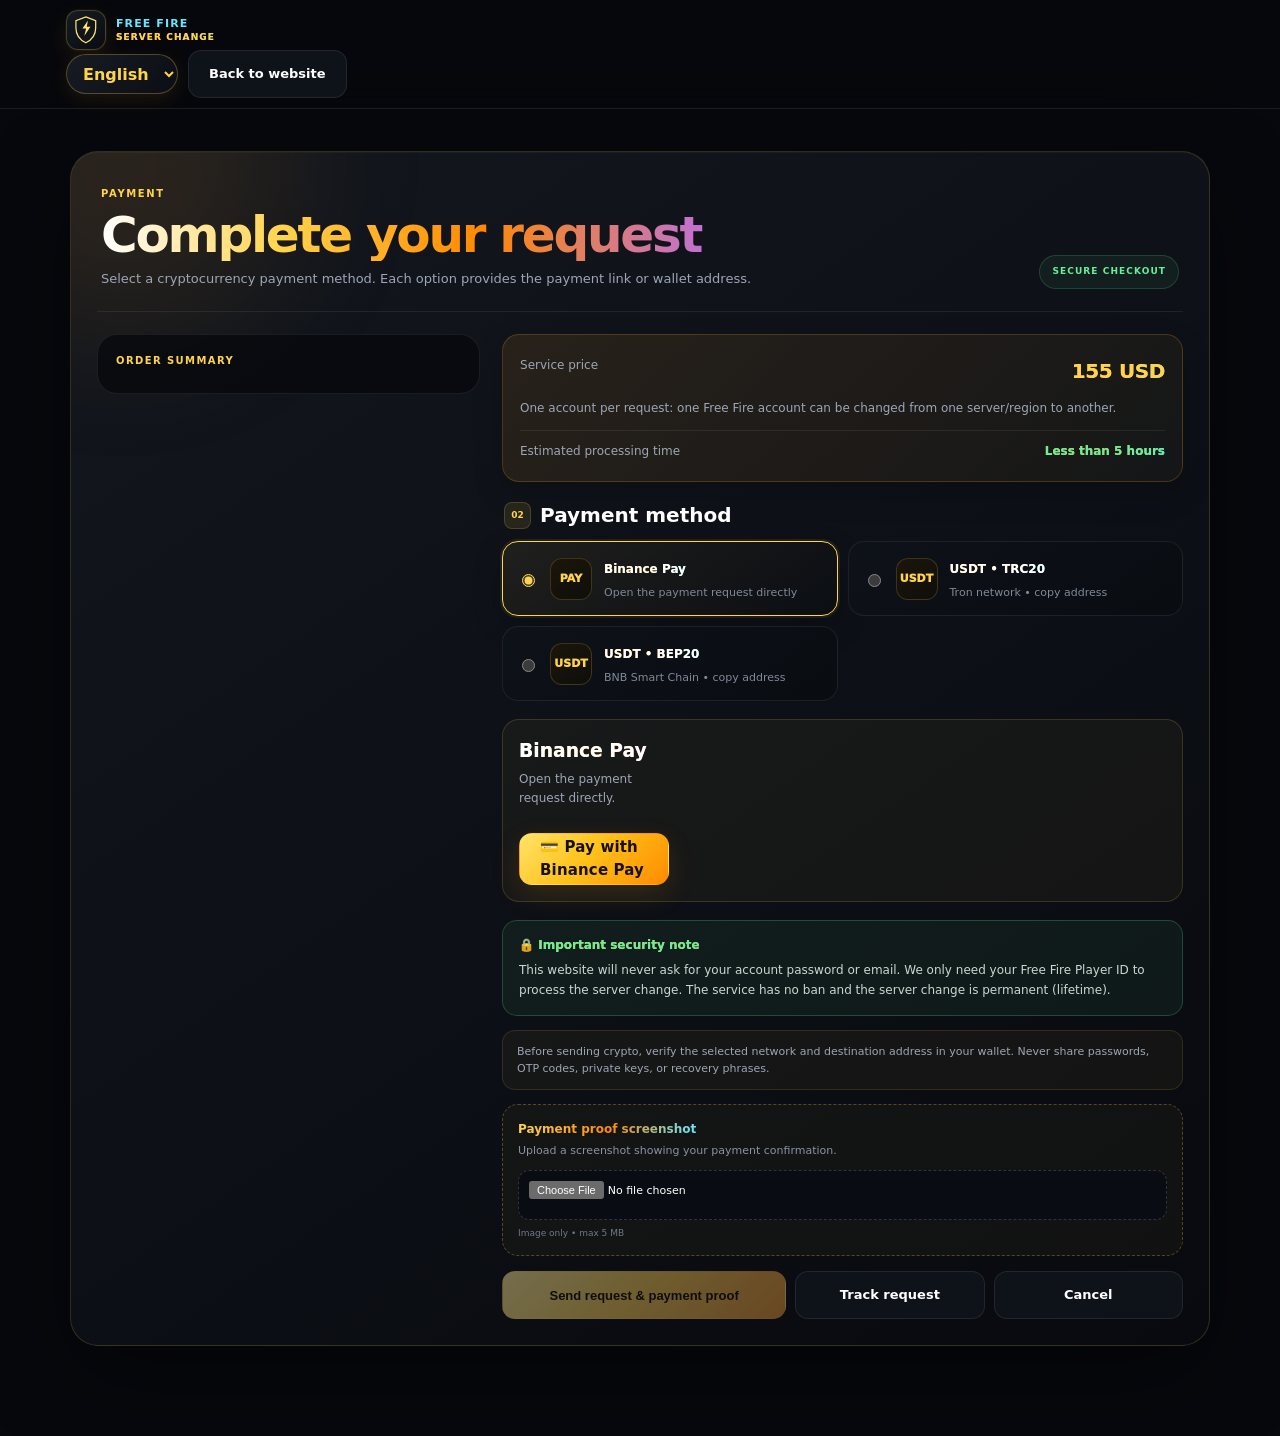
==== commit a4c47327: "Fix remaining Supabase and navigation issues" ====
--- a/payment.html
+++ b/payment.html
@@ -60,7 +60,7 @@
 .wallet-grid{display:none!important}
 </style><style>.binance-pay-btn{display:flex;align-items:center;justify-content:center;width:100%;min-height:52px;font-size:15px;font-weight:900;letter-spacing:.01em;text-decoration:none;margin-top:14px}.binance-pay-btn:hover{transform:translateY(-1px)}</style></head>
 <body>
-<header class="header"><div class="wrap nav"><a class="brand" href="index.html"><span class="brand-mark"><svg class="brand-svg" viewBox="0 0 48 48" aria-hidden="true"><defs><linearGradient id="lg" x1="8" y1="4" x2="40" y2="44"><stop stop-color="#FFE66B"/><stop offset=".5" stop-color="#FFC21A"/><stop offset="1" stop-color="#FF8A00"/></linearGradient></defs><path d="M24 3 40 9v12c0 10.5-6.4 19.3-16 24C14.4 40.3 8 31.5 8 21V9l16-6Z" fill="#10141B" stroke="url(#lg)" stroke-width="2"/><path d="m27.5 9-9 13h6l-3 12 10-15h-6l2-10Z" fill="url(#lg)"/></svg></span><span class="brand-copy">FREE FIRE <b>SERVER CHANGE</b></span></a><div style="display:flex;align-items:center;gap:10px"><select id="language" aria-label="Language"><option value="en">English (Official)</option><option value="fr">Français</option><option value="pt">Português</option><option value="es">Español</option></select><a class="btn ghost" href="index.html" data-i18n="back">Back to website</a></div></div></header>
+<header class="header"><div class="wrap nav"><a class="brand" href="index.php"><span class="brand-mark"><svg class="brand-svg" viewBox="0 0 48 48" aria-hidden="true"><defs><linearGradient id="lg" x1="8" y1="4" x2="40" y2="44"><stop stop-color="#FFE66B"/><stop offset=".5" stop-color="#FFC21A"/><stop offset="1" stop-color="#FF8A00"/></linearGradient></defs><path d="M24 3 40 9v12c0 10.5-6.4 19.3-16 24C14.4 40.3 8 31.5 8 21V9l16-6Z" fill="#10141B" stroke="url(#lg)" stroke-width="2"/><path d="m27.5 9-9 13h6l-3 12 10-15h-6l2-10Z" fill="url(#lg)"/></svg></span><span class="brand-copy">FREE FIRE <b>SERVER CHANGE</b></span></a><div style="display:flex;align-items:center;gap:10px"><select id="language" aria-label="Language"><option value="en">English (Official)</option><option value="fr">Français</option><option value="pt">Português</option><option value="es">Español</option></select><a class="btn ghost" href="index.php" data-i18n="back">Back to website</a></div></div></header>
 <main class="payment-wrap"><section class="payment-card">
 <div class="payment-head"><div><div class="eyebrow" data-i18n="payment">PAYMENT</div><h1 data-i18n="complete">Complete your request</h1><p data-i18n="intro">Select a cryptocurrency payment method. Each option provides the payment link or wallet address.</p></div></div>
 <div class="summary" id="summary"></div>
@@ -103,16 +103,56 @@
 </div>
 <div class="proof-error" id="proofError" role="alert" aria-live="polite"></div>
 <small data-i18n="proofHint">Image only • max 5 MB</small>
-</div><div class="payment-actions"><button id="submitPayment" class="btn primary" type="submit" data-i18n="sendRequest" disabled>Send request & payment proof</button><a class="btn ghost" href="track.html" data-i18n="trackRequest">Track request</a><a class="btn ghost" href="index.html" data-i18n="cancel">Cancel</a></div>
+</div><div class="payment-actions"><button id="submitPayment" class="btn primary" type="submit" data-i18n="sendRequest" disabled>Send request & payment proof</button><a class="btn ghost" href="track.html" data-i18n="trackRequest">Track request</a><a class="btn ghost" href="index.php" data-i18n="cancel">Cancel</a></div>
 <div id="result" class="payment-result"></div>
 </form>
 </section></main>
 <script>
 const PT={en:{back:'Back to website',payment:'PAYMENT',complete:'Complete your request',intro:'Select a cryptocurrency payment method. Each option provides the payment link or wallet address.',method:'Payment method',tron:'Tron network',bsc:'BNB Smart Chain network',eth:'Ethereum network',binanceHint:'Open the payment request directly',bep20Hint:'BNB Smart Chain • copy address',bep20Text:'Send USDT only on the BNB Smart Chain (BEP20) network.',trc20Hint:'Tron network • copy address',trc20Text:'Send USDT only on the Tron (TRC20) network.',usdtDetails:'USDT payment details',usdtTron:'USDT • Tron',usdtBsc:'USDT • BNB Smart Chain',usdtEth:'USDT • Ethereum',copy:'Copy address',binancePay:'Binance Pay',binanceText:'Open the payment request directly.',openBinance:'Open Binance Pay',note:'Before sending crypto, verify the selected network and destination address in your wallet. Never share passwords, OTP codes, private keys, or recovery phrases.',confirmPayment:'Confirm payment method',proofTitle:'Payment proof screenshot',proofText:'Upload a screenshot showing your payment confirmation.',proofHint:'Image only • max 5 MB',proofRequired:'Please select a valid payment proof image before sending.',previewTitle:'Preview',removeProof:'Remove & choose another',proofInvalid:'Please select a valid image file.',proofTooLarge:'The image is too large. Maximum size is 5 MB.',sendRequest:'Send request & payment proof',cancel:'Cancel',request:'Request',noRequest:'No active request found. Please return to the website and start a new request.',reference:'Request reference',destination:'Destination',current:'Current region',player:'Player ID',selected:'Payment method selected',trackRequest:'Track request',priceTitle:'Service price',oneAccount:'One account per request: one Free Fire account can be changed from one server/region to another.',timeTitle:'Estimated processing time',timeValue:'Less than 5 hours',securityTitle:'Important security note',securityText:'This website will never ask for your account password or email. We only need your Free Fire Player ID to process the server change. The service has no ban and the server change is permanent (lifetime).',supportTitle:'Need help with your request?',supportText:'If you experience any issue with your request, please contact our support team at',supportEmail:'changerffserver@support.com',emailSupport:'✉ Email support'},fr:{back:'Retour au site',payment:'PAIEMENT',complete:'Finalisez votre demande',intro:'Sélectionnez un moyen de paiement en cryptomonnaie. Chaque option utilise un vrai QR code généré à partir de l’adresse de paiement ou du lien de paiement.',method:'Mode de paiement',tron:'Réseau Tron',bsc:'Réseau BNB Smart Chain',eth:'Réseau Ethereum',binanceHint:'Ouvrez la demande de paiement ou scannez son QR code',bep20Hint:'BNB Smart Chain • copiez l’adresse',bep20Text:'Envoyez les USDT uniquement sur le réseau BNB Smart Chain (BEP20).',trc20Hint:'Réseau Tron • copiez l’adresse',trc20Text:'Envoyez les USDT uniquement sur le réseau Tron (TRC20).',usdtDetails:'Détails du paiement USDT',usdtTron:'USDT • Tron',usdtBsc:'USDT • BNB Smart Chain',usdtEth:'USDT • Ethereum',copy:'Copier l’adresse',binancePay:'Binance Pay',binanceText:'Scannez le QR code avec Binance Pay ou ouvrez directement la demande de paiement.',openBinance:'Ouvrir Binance Pay',note:'Avant d’envoyer des cryptomonnaies, vérifiez le réseau et l’adresse de destination. Ne partagez jamais vos mots de passe, codes OTP, clés privées ou phrases de récupération.',confirmPayment:'Confirmer le mode de paiement',proofTitle:'Capture de preuve de paiement',proofText:'Téléversez une capture montrant la confirmation du paiement.',proofHint:'Image uniquement • 5 Mo maximum',sendRequest:'Envoyer la demande et la preuve',cancel:'Annuler',request:'Demande',noRequest:'Aucune demande active. Retournez au site et créez une nouvelle demande.',reference:'Référence de la demande',destination:'Destination',current:'Région actuelle',player:'ID joueur',selected:'Mode de paiement sélectionné',trackRequest:'Suivre la demande',priceTitle:'Prix du service',oneAccount:'Un seul compte par demande : un compte Free Fire peut être changé d’un serveur/une région vers un autre serveur/une autre région.',timeTitle:'Délai estimé de traitement',timeValue:'Moins de 5 heures',securityTitle:'Note de sécurité importante',securityText:'Ce site ne vous demandera jamais le mot de passe ou l’e-mail de votre compte. Nous avons seulement besoin de votre ID joueur Free Fire pour effectuer le changement de serveur. Le service est sans bannissement et le changement de serveur est permanent (à vie).',supportTitle:'Besoin d’aide avec votre demande ?',supportText:'Si vous rencontrez un problème avec votre demande, veuillez contacter notre équipe d’assistance à',supportEmail:'changerffserver@support.com',emailSupport:'✉ مراسلة الدعم'},ar:{back:'العودة إلى الموقع',payment:'الدفع',complete:'إكمال طلبك',intro:'اختر طريقة دفع بالعملات الرقمية. كل خيار يستخدم رمز QR فعليًا مولدًا من عنوان الدفع أو رابط الدفع.',method:'طريقة الدفع',tron:'شبكة Tron',bsc:'شبكة BNB Smart Chain',eth:'شبكة Ethereum',binanceHint:'افتح طلب الدفع أو امسح رمز QR الخاص به',bep20Hint:'BNB Smart Chain • انسخ العنوان',bep20Text:'أرسل USDT فقط عبر شبكة BNB Smart Chain (BEP20).',trc20Hint:'شبكة Tron • انسخ العنوان',trc20Text:'أرسل USDT فقط عبر شبكة Tron (TRC20).',usdtDetails:'تفاصيل دفع USDT',usdtTron:'USDT • Tron',usdtBsc:'USDT • BNB Smart Chain',usdtEth:'USDT • Ethereum',copy:'نسخ العنوان',binancePay:'Binance Pay',binanceText:'افتح طلب الدفع مباشرة.',openBinance:'فتح Binance Pay',note:'قبل إرسال العملات الرقمية، تحقق من الشبكة وعنوان الوجهة في محفظتك. لا تشارك كلمات المرور أو رموز OTP أو المفاتيح الخاصة أو عبارات الاسترداد.',confirmPayment:'تأكيد طريقة الدفع',proofTitle:'سكرين إثبات الدفع',proofText:'ارفع سكرين يظهر تأكيد الدفع.',proofHint:'صورة فقط • الحد الأقصى 5 ميغابايت',sendRequest:'إرسال الطلب وإثبات الدفع',cancel:'إلغاء',request:'الطلب',noRequest:'لا يوجد طلب نشط. ارجع إلى الموقع وابدأ طلبًا جديدًا.',reference:'رقم الطلب',destination:'الوجهة',current:'المنطقة الحالية',player:'معرّف اللاعب',selected:'تم اختيار طريقة الدفع',trackRequest:'تتبع الطلب',priceTitle:'سعر الخدمة',oneAccount:'حساب واحد لكل طلب: يمكن تغيير حساب Free Fire واحد فقط من سيرفر/منطقة إلى سيرفر/منطقة أخرى.',timeTitle:'المدة المتوقعة للمعالجة',timeValue:'أقل من 5 ساعات',securityTitle:'ملاحظة أمنية مهمة',securityText:'هذا الموقع لن يطلب منك أبدًا كلمة سر الحساب أو البريد الإلكتروني. نحتاج فقط إلى معرّف لاعب Free Fire لإجراء تغيير السيرفر. الخدمة بدون باند وتغيير السيرفر دائم مدى الحياة.',supportTitle:'تحتاج إلى مساعدة في طلبك؟',supportText:'إذا واجهت أي مشكلة في طلبك، يرجى التواصل مع فريق الدعم عبر',supportEmail:'changerffserver@support.com',emailSupport:'✉ Contactar o suporte'},pt:{back:'Voltar ao site',payment:'PAGAMENTO',complete:'Conclua sua solicitação',intro:'Selecione um método de pagamento em criptomoeda. Cada opção usa um QR code real gerado a partir do endereço ou link de pagamento.',method:'Método de pagamento',tron:'Rede Tron',bsc:'Rede BNB Smart Chain',eth:'Rede Ethereum',binanceHint:'Abra a solicitação de pagamento ou escaneie seu QR code',bep20Hint:'BNB Smart Chain • copie o endereço',bep20Text:'Envie USDT somente pela rede BNB Smart Chain (BEP20).',trc20Hint:'Rede Tron • copie o endereço',trc20Text:'Envie USDT somente pela rede Tron (TRC20).',usdtDetails:'Detalhes do pagamento USDT',usdtTron:'USDT • Tron',usdtBsc:'USDT • BNB Smart Chain',usdtEth:'USDT • Ethereum',copy:'Copiar endereço',binancePay:'Binance Pay',binanceText:'Escaneie o QR code com Binance Pay ou abra a solicitação de pagamento diretamente.',openBinance:'Abrir Binance Pay',note:'Antes de enviar criptomoedas, verifique a rede e o endereço de destino. Nunca compartilhe senhas, códigos OTP, chaves privadas ou frases de recuperação.',confirmPayment:'Confirmar método de pagamento',proofTitle:'Captura de comprovante de pagamento',proofText:'Envie uma captura mostrando a confirmação do pagamento.',proofHint:'Somente imagem • máximo 5 MB',sendRequest:'Enviar solicitação e comprovante',cancel:'Cancelar',request:'Solicitação',noRequest:'Nenhuma solicitação ativa. Volte ao site e inicie uma nova solicitação.',reference:'Referência da solicitação',destination:'Destino',current:'Região atual',player:'ID do jogador',selected:'Método de pagamento selecionado',trackRequest:'Acompanhar solicitação',priceTitle:'Preço do serviço',oneAccount:'Uma conta por solicitação: uma conta do Free Fire pode ser alterada de um servidor/região para outro servidor/região.',timeTitle:'Tempo estimado de processamento',timeValue:'Menos de 5 horas',securityTitle:'Aviso de segurança importante',securityText:'Este site nunca solicitará a senha ou o e-mail da sua conta. Precisamos apenas do seu ID de jogador do Free Fire para realizar a troca de servidor. O serviço não causa banimento e a troca de servidor é permanente (vitalícia).',supportTitle:'Precisa de ajuda com sua solicitação?',supportText:'Se você tiver algum problema com seu pedido, entre em contato com nossa equipe de suporte em',supportEmail:'changerffserver@support.com'},es:{back:'Volver al sitio',payment:'PAGO',complete:'Completa tu solicitud',intro:'Selecciona un método de pago con criptomonedas. Cada opción utiliza un código QR real generado a partir de la dirección o del enlace de pago.',method:'Método de pago',tron:'Red Tron',bsc:'Red BNB Smart Chain',eth:'Red Ethereum',binanceHint:'Abre la solicitud de pago o escanea su código QR',bep20Hint:'BNB Smart Chain • copia la dirección',bep20Text:'Envía USDT únicamente por la red BNB Smart Chain (BEP20).',trc20Hint:'Red Tron • copia la dirección',trc20Text:'Envía USDT únicamente por la red Tron (TRC20).',usdtDetails:'Detalles del pago USDT',usdtTron:'USDT • Tron',usdtBsc:'USDT • BNB Smart Chain',usdtEth:'USDT • Ethereum',copy:'Copiar dirección',binancePay:'Binance Pay',binanceText:'Escanea el código QR con Binance Pay o abre directamente la solicitud de pago.',openBinance:'Abrir Binance Pay',note:'Antes de enviar criptomonedas, verifica la red y la dirección de destino. Nunca compartas contraseñas, códigos OTP, claves privadas ni frases de recuperación.',confirmPayment:'Confirmar método de pago',proofTitle:'Captura de comprobante de pago',proofText:'Sube una captura que muestre la confirmación del pago.',proofHint:'Solo imagen • máximo 5 MB',sendRequest:'Enviar solicitud y comprobante',cancel:'Cancelar',request:'Solicitud',noRequest:'No hay ninguna solicitud activa. Vuelve al sitio e inicia una nueva solicitud.',reference:'Referencia de solicitud',destination:'Destino',current:'Región actual',player:'ID del jugador',selected:'Método de pago seleccionado',trackRequest:'Seguir solicitud',priceTitle:'Precio del servicio',oneAccount:'Una cuenta por solicitud: una cuenta de Free Fire puede cambiarse de un servidor/región a otro servidor/región.',timeTitle:'Tiempo estimado de procesamiento',timeValue:'Menos de 5 horas',securityTitle:'Aviso de seguridad importante',securityText:'Este sitio nunca te pedirá la contraseña ni el correo electrónico de tu cuenta. Solo necesitamos tu ID de jugador de Free Fire para realizar el cambio de servidor. El servicio no causa baneo y el cambio de servidor es permanente (de por vida).',supportTitle:'¿Necesitas ayuda con tu solicitud?',supportText:'Si tienes algún problema con tu solicitud, contacta con nuestro equipo de soporte en',supportEmail:'changerffserver@support.com',emailSupport:'✉ Contactar soporte'}};
 function applyPayLang(v){const t=PT[v]||PT.en;document.documentElement.lang=v;document.documentElement.dir=v==='ar'?'rtl':'ltr';document.querySelectorAll('[data-i18n]').forEach(e=>{if(t[e.dataset.i18n])e.textContent=t[e.dataset.i18n]});localStorage.setItem('siteLang',v);renderSummary(t)}
-const req=JSON.parse(localStorage.getItem('currentRequest')||'null');const summary=document.getElementById('summary');
-function escapeHtml(v){return String(v).replace(/[&<>"']/g,c=>({'&':'&amp;','<':'&lt;','>':'&gt;','"':'&quot;',"'":'&#39;'}[c]))}
-function renderSummary(t){if(!summary)return;if(!req){summary.innerHTML='<div style="grid-column:1/-1"><small>'+t.request+'</small><strong>'+t.noRequest+'</strong></div>';return}summary.innerHTML='<div><small>'+t.reference+'</small><strong>'+escapeHtml(req.ref)+'</strong></div><div><small>'+t.destination+'</small><strong>'+escapeHtml(req.destination)+'</strong></div><div><small>'+t.current+'</small><strong>'+escapeHtml(req.current)+'</strong></div><div><small>'+t.player+'</small><strong>'+escapeHtml(req.player)+'</strong></div>'}
+const requestedRef=new URLSearchParams(location.search).get('ref')?.trim().toUpperCase()||'';
+const summary=document.getElementById('summary');
+let req=null;
+function safeJson(value,fallback){try{return JSON.parse(value??'')}catch{return fallback}}
+function getLocalRequest(ref){
+  const localReq=safeJson(localStorage.getItem('currentRequest'),null);
+  const stored=safeJson(localStorage.getItem('requests'),[]);
+  const list=Array.isArray(stored)?stored:[];
+  return list.find(x=>String(x?.ref||'').toUpperCase()===ref)||(
+    localReq&&String(localReq.ref||'').toUpperCase()===ref?localReq:null
+  );
+}
+function escapeHtml(v){return String(v??'').replace(/[&<>"']/g,c=>({'&':'&amp;','<':'&lt;','>':'&gt;','"':'&quot;',"'":'&#39;'}[c]))}
+function renderSummary(t){
+  if(!summary)return;
+  if(!req){summary.innerHTML='<div style="grid-column:1/-1"><small>'+t.request+'</small><strong>'+t.noRequest+'</strong></div>';return}
+  summary.innerHTML='<div><small>'+t.reference+'</small><strong>'+escapeHtml(req.ref)+'</strong></div><div><small>'+t.destination+'</small><strong>'+escapeHtml(req.destination)+'</strong></div><div><small>'+t.current+'</small><strong>'+escapeHtml(req.current)+'</strong></div><div><small>'+t.player+'</small><strong>'+escapeHtml(req.player)+'</strong></div>'
+}
+async function getSupabaseKey(){
+  const txt=await fetch('visitors.js',{cache:'no-store'}).then(r=>{if(!r.ok)throw Error('Payment service is unavailable');return r.text()});
+  const m=txt.match(/anonKey\s*=\s*"([^"]+)"/);
+  if(!m)throw Error('Payment service is unavailable');
+  return m[1]
+}
+async function loadRequest(){
+  if(!requestedRef){req=getLocalRequest('');return}
+  try{
+    const key=await getSupabaseKey();
+    const base='https://ezooggzcdybssxsukkxn.supabase.co';
+    const res=await fetch(base+'/rest/v1/requests?reference=eq.'+encodeURIComponent(requestedRef)+'&select=reference,current_region,destination_region,player_id,email,status,payment_method,payment_status,payment_proof_url,created_at',{headers:{apikey:key,Authorization:'Bearer '+key},cache:'no-store'});
+    if(res.ok){
+      const rows=await res.json();
+      if(Array.isArray(rows)&&rows[0]){
+        const row=rows[0];
+        req={ref:row.reference,current:row.current_region,destination:row.destination_region,player:row.player_id,email:row.email,status:row.status,paymentMethod:row.payment_method,paymentStatus:row.payment_status,paymentProofUrl:row.payment_proof_url,created:row.created_at};
+        localStorage.setItem('currentRequest',JSON.stringify(req));
+        return;
+      }
+    }
+  }catch{}
+  req=getLocalRequest(requestedRef);
+}
+await loadRequest();
 const lang=document.getElementById('language');lang.value=localStorage.getItem('siteLang')||'en';lang.addEventListener('change',e=>applyPayLang(e.target.value));applyPayLang(lang.value);
 const proofInput=document.getElementById('paymentProof'),proofPreview=document.getElementById('proofPreview'),proofImage=document.getElementById('proofImage'),proofFile=document.getElementById('proofFile'),proofError=document.getElementById('proofError'),proofBox=document.getElementById('proofBox'),proofRemove=document.getElementById('proofRemove');let proofObjectUrl='';
 function setProofError(message){proofError.textContent=message||'';proofError.classList.toggle('show',!!message);proofBox.classList.toggle('invalid',!!message)}
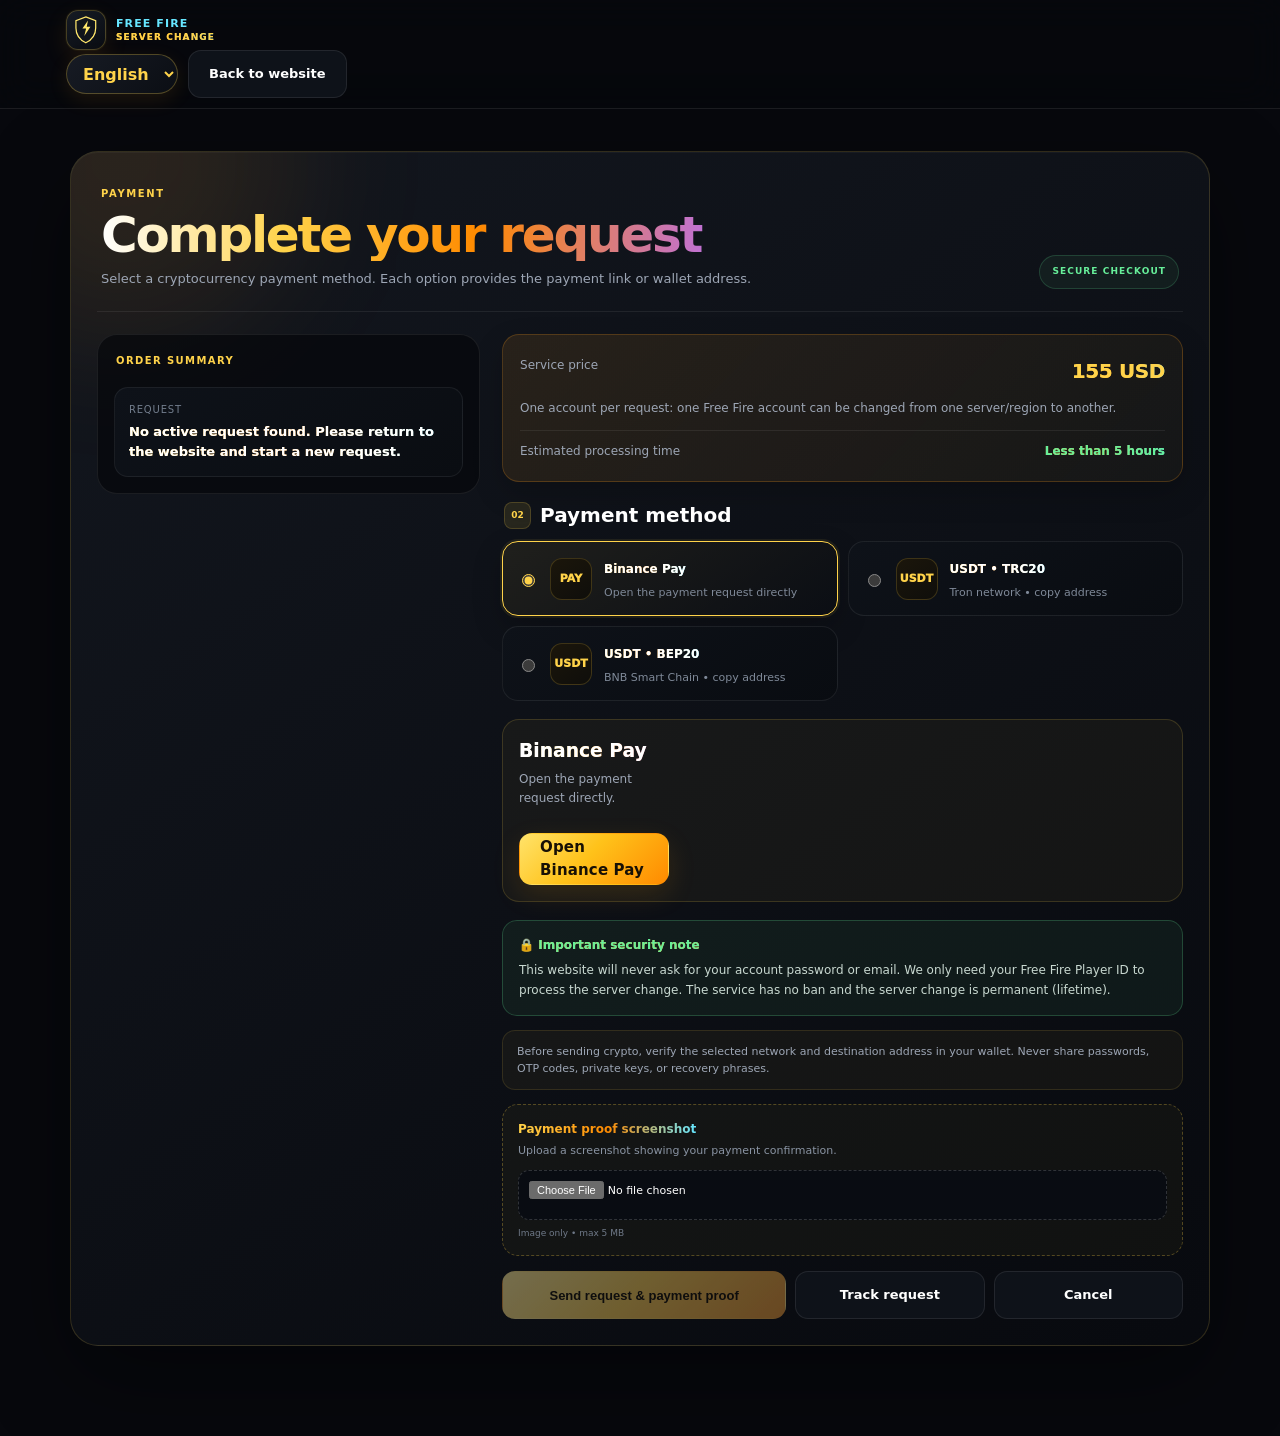
==== commit 81414b93: "Fix payment page async initialization" ====
--- a/payment.html
+++ b/payment.html
@@ -152,7 +152,7 @@
   }catch{}
   req=getLocalRequest(requestedRef);
 }
-await loadRequest();
+loadRequest().then(()=>renderSummary(PT[localStorage.getItem('siteLang')||'en']||PT.en)).catch(()=>{});
 const lang=document.getElementById('language');lang.value=localStorage.getItem('siteLang')||'en';lang.addEventListener('change',e=>applyPayLang(e.target.value));applyPayLang(lang.value);
 const proofInput=document.getElementById('paymentProof'),proofPreview=document.getElementById('proofPreview'),proofImage=document.getElementById('proofImage'),proofFile=document.getElementById('proofFile'),proofError=document.getElementById('proofError'),proofBox=document.getElementById('proofBox'),proofRemove=document.getElementById('proofRemove');let proofObjectUrl='';
 function setProofError(message){proofError.textContent=message||'';proofError.classList.toggle('show',!!message);proofBox.classList.toggle('invalid',!!message)}
